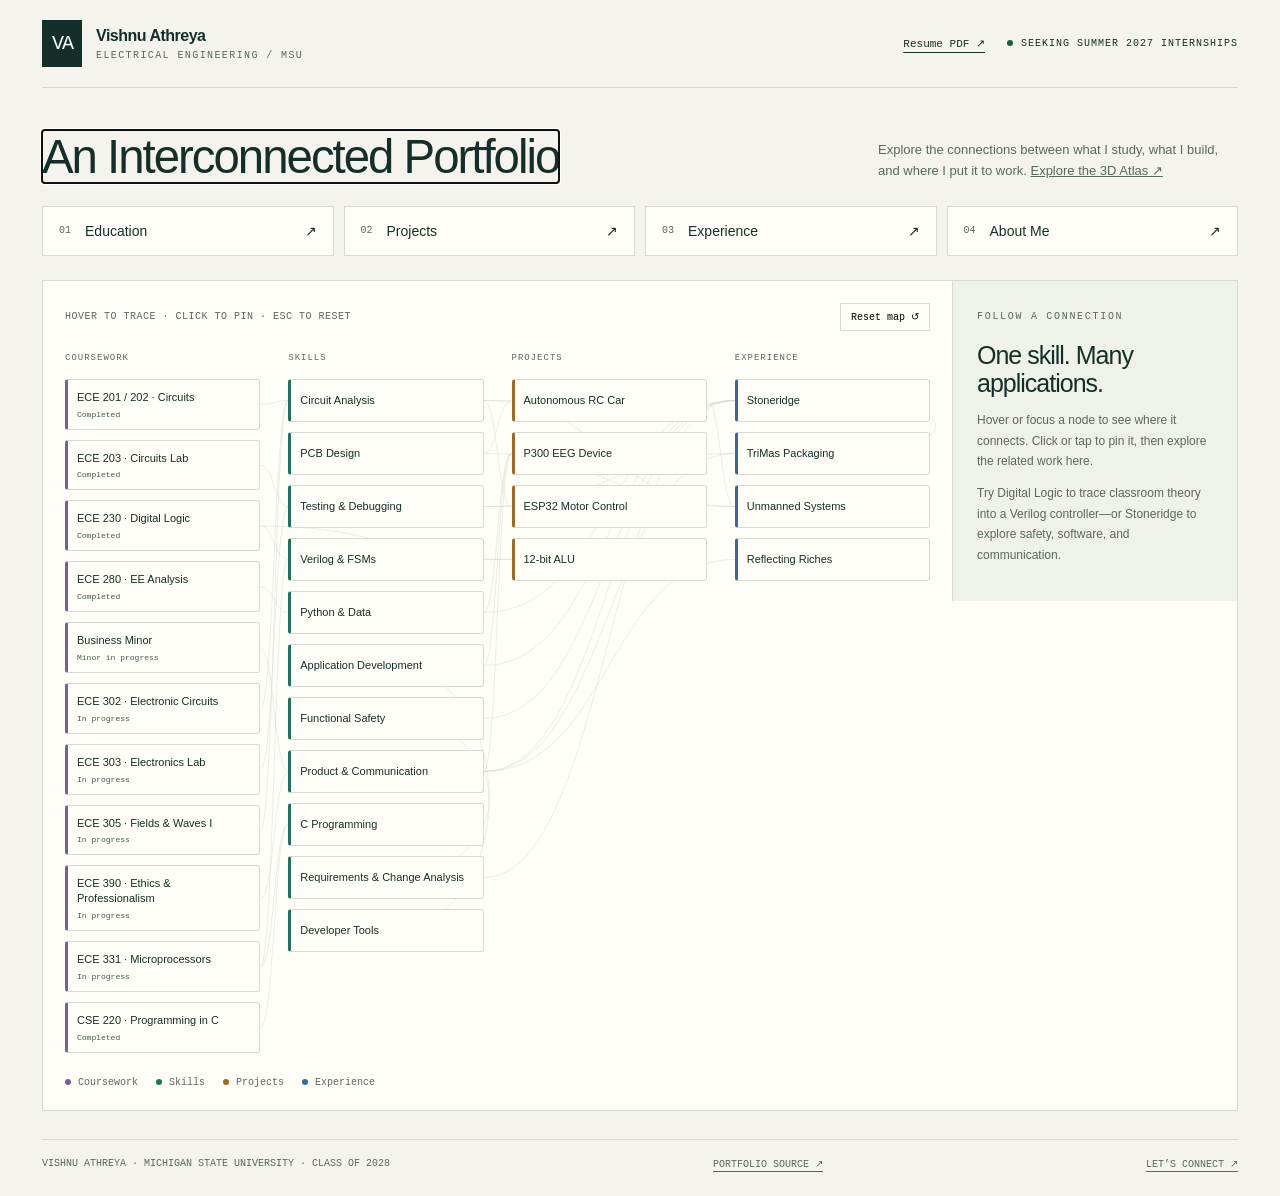
==== map.html @ 704c864b "Add interactive 3D engineering atlas and preserve classic map" ====
<!DOCTYPE html><html lang="en"><head><meta charset="utf-8"><meta name="viewport" content="width=device-width,initial-scale=1"><meta name="description" content="Vishnu Athreya's electrical engineering portfolio: functional safety, hardware requirements, PCB design, ESP32 motor control, and AI-enabled engineering tools."><meta name="color-scheme" content="light dark"><title>Vishnu Athreya — Classic Map</title><style>
:root{--bg:#f4f3ed;--paper:#fffef9;--ink:#142f29;--muted:#596861;--line:#d4dbd2;--green:#186149;--course:#7b5d98;--skill:#1c745e;--project:#a46822;--experience:#38699a;--hover:#ecf2e9;--ring:#aac3af;--panel:#eff2e9;--rule:#d0d9cc;--body:#43544a;--proof:#e8eee3;--done-bg:#e9efe5;--ongoing:#755019;--ongoing-bg:#f3ead8;--on-ink:#fffef9;--on-ink-muted:#bdcec4;--wire:#c2cec4;--focus:#a46822}
@media (prefers-color-scheme:dark){:root:not([data-theme="light"]){--bg:#0f1a17;--paper:#15221e;--ink:#e4ece6;--muted:#9aaba2;--line:#2b3a34;--green:#5fbf95;--course:#b59ad0;--skill:#5cc4a6;--project:#d99a4e;--experience:#7aa7d6;--hover:#1d2e28;--ring:#3c5a4c;--panel:#18261f;--rule:#2e3f37;--body:#bccac2;--proof:#1a2923;--done-bg:#1c3129;--ongoing:#e2b36f;--ongoing-bg:#33291a;--on-ink:#0f1a17;--on-ink-muted:#3c5a4c;--wire:#3a4c44;--focus:#d99a4e;color-scheme:dark}}
:root[data-theme="dark"]{--bg:#0f1a17;--paper:#15221e;--ink:#e4ece6;--muted:#9aaba2;--line:#2b3a34;--green:#5fbf95;--course:#b59ad0;--skill:#5cc4a6;--project:#d99a4e;--experience:#7aa7d6;--hover:#1d2e28;--ring:#3c5a4c;--panel:#18261f;--rule:#2e3f37;--body:#bccac2;--proof:#1a2923;--done-bg:#1c3129;--ongoing:#e2b36f;--ongoing-bg:#33291a;--on-ink:#0f1a17;--on-ink-muted:#3c5a4c;--wire:#3a4c44;--focus:#d99a4e;color-scheme:dark}
body{font-family:Arial,Helvetica,sans-serif;color:var(--ink);background:var(--bg)}*{box-sizing:border-box}body{margin:0}a{color:inherit}button{font:inherit}button,a{-webkit-tap-highlight-color:transparent}button:focus-visible,a:focus-visible,summary:focus-visible{outline:3px solid var(--focus);outline-offset:4px}[hidden]{display:none!important}.shell{max-width:1500px;margin:auto;padding:0 42px}.masthead{height:88px;display:flex;justify-content:space-between;align-items:center;border-bottom:1px solid var(--line);gap:20px}.brand{text-decoration:none;display:flex;gap:14px;align-items:center}.monogram{background:var(--ink);color:var(--paper);padding:12px 10px;font-family:monospace;letter-spacing:-2px;font-size:20px}.brand strong{font-size:16px;letter-spacing:-.5px}.brand small{display:block;font:10px monospace;letter-spacing:1.4px;margin-top:5px;color:var(--muted)}.status{font:10px monospace;letter-spacing:1px}.status:before{content:'';display:inline-block;width:6px;height:6px;background:var(--green);border-radius:50%;margin-right:8px}.intro{display:flex;align-items:end;justify-content:space-between;gap:24px;padding:32px 0 24px}.eyebrow{font:10px monospace;letter-spacing:1.7px;text-transform:uppercase;color:var(--muted)}h1{font-size:clamp(30px,3.7vw,52px);font-weight:500;letter-spacing:-2px;line-height:1.05;margin:12px 0 0}.intro p{max-width:360px;font-size:13px;line-height:1.65;color:var(--muted);margin:0}.route-nav{display:grid;grid-template-columns:repeat(4,1fr);gap:10px;margin-bottom:24px}.route-nav a{text-decoration:none;border:1px solid var(--line);padding:16px;display:flex;align-items:center;gap:14px;background:var(--paper);font-size:14px}.route-nav small{font:10px monospace;color:var(--muted)}.route-nav b{font-weight:500}.route-nav span{margin-left:auto}.route-nav a:hover,.route-nav a[aria-current=page]{background:var(--ink);color:var(--on-ink)}.route-nav a[aria-current=page] small{color:var(--on-ink-muted)}.map-layout{display:grid;grid-template-columns:minmax(0,1fr) 285px;border:1px solid var(--line);background:var(--paper);margin-bottom:28px}.map-section{min-width:0;padding:22px}.map-toolbar{display:flex;justify-content:space-between;align-items:center;gap:10px;margin-bottom:22px}.map-toolbar p{font:10px monospace;margin:0;letter-spacing:.5px;color:var(--muted)}.reset{background:none;border:1px solid var(--line);padding:7px 10px;font:10px monospace;cursor:pointer}.network{position:relative;display:grid;grid-template-columns:repeat(4,minmax(0,1fr));gap:28px;min-height:488px}.wires{position:absolute;inset:0;width:100%;height:100%;pointer-events:none;overflow:visible}.wire{stroke:var(--wire);stroke-width:1;fill:none;opacity:.35;transition:opacity .15s}.wire.active{stroke:var(--green);stroke-width:2;opacity:.9}.wire.faded{opacity:.045}.column{display:flex;flex-direction:column;justify-content:center;gap:10px;z-index:1;min-width:0;position:relative;padding-top:26px}.col-title{position:absolute;top:0;left:0;font:9px monospace;letter-spacing:1px;text-transform:uppercase;color:var(--muted)}.node{width:100%;min-height:43px;padding:10px 9px;text-align:left;font-size:11px;line-height:1.35;border:1px solid var(--line);border-left:3px solid var(--node-color);border-radius:3px;background:var(--paper);color:var(--ink);cursor:pointer;transition:opacity .15s,box-shadow .15s,background .15s}.node:hover,.node.active{box-shadow:0 0 0 1px var(--node-color);background:var(--hover)}.node.selected{background:var(--ink);color:var(--on-ink);border-color:var(--ink);box-shadow:0 0 0 2px var(--ring)}.node.dim{opacity:.24}.inspector{border-left:1px solid var(--line);padding:24px;background:var(--panel);max-height:620px;overflow:auto}.inspector h2{font-size:25px;font-weight:500;letter-spacing:-1px;line-height:1.15;margin:18px 0 12px}.inspector p{font-size:12px;line-height:1.7;color:var(--muted)}.connection-list{list-style:none;padding:0;margin:16px 0}.connection-list li{padding:12px 0;border-top:1px solid var(--rule)}.connection-list button{border:0;padding:0;background:none;text-align:left;color:var(--ink);font-size:12px;font-weight:600;cursor:pointer;text-decoration:underline;text-underline-offset:3px}.connection-list small{display:block;font-size:11px;line-height:1.6;color:var(--muted);margin-top:6px}.detail-link{display:inline-block;font:11px monospace;text-underline-offset:5px;margin:8px 0}.legend{display:flex;flex-wrap:wrap;gap:18px;font:10px monospace;color:var(--muted);margin-top:24px}.legend span:before{content:'';display:inline-block;width:6px;height:6px;background:var(--dot);margin-right:7px;border-radius:50%}.page{max-width:1060px;margin:0 auto;padding:28px 0 60px}.back{font:11px monospace;text-decoration:none;color:var(--muted)}.page h1{margin:28px 0 18px}.lede{font-size:17px;line-height:1.7;color:var(--muted);max-width:720px;margin-bottom:34px}.entry,.story,.edu-block,details{display:block;border:1px solid var(--line);background:var(--paper);padding:28px;margin:18px 0;text-decoration:none}.entry-head{display:flex;justify-content:space-between;gap:16px;flex-wrap:wrap}.entry-title{font-size:21px;font-weight:600;letter-spacing:-.5px}.entry-date{font:11px monospace;color:var(--muted)}.entry-sub{font-size:13px;color:var(--muted);margin:10px 0 20px}.spec-list{padding-left:20px;color:var(--body);font-size:14px;line-height:1.8}.spec-list li+li{margin-top:10px}.proof-grid{display:grid;grid-template-columns:repeat(4,1fr);border:1px solid var(--line);margin:28px 0}.proof{padding:20px;background:var(--proof)}.proof+.proof{border-left:1px solid var(--line)}.proof strong{display:block;font:600 20px monospace;margin:16px 0}.proof span{font-size:12px;line-height:1.6}.proof .proof-label{font:9px monospace;text-transform:uppercase;letter-spacing:.8px}.detail-section{margin:24px 0}.detail-section p,.story p{font-size:15px;line-height:1.8;color:var(--body)}.detail-section h3{font:12px monospace}.edu-stats{display:flex;gap:30px;margin-top:22px}.edu-stat .k{font:10px monospace;color:var(--muted)}.edu-stat .v{font-size:24px;margin-top:8px}.coursework{font-size:14px;line-height:1.9;color:var(--muted)}.story-grid{display:grid;grid-template-columns:1fr 1fr;gap:18px}.story-grid .story{margin:0}.story h2{font-size:26px;font-weight:500;letter-spacing:-.8px}.course-list{display:grid;grid-template-columns:1fr 1fr;gap:12px;margin-top:24px}.course-card{padding:20px;border:1px solid var(--line);background:var(--paper)}.course-card h2{font-size:17px}.course-card p{font-size:13px;line-height:1.7;color:var(--muted)}.course-card a{font:11px monospace}summary{cursor:pointer;font-size:15px}footer{border-top:1px solid var(--line);padding:18px 0 28px;display:flex;justify-content:space-between;gap:12px;flex-wrap:wrap;font:10px monospace;color:var(--muted)}footer a{text-underline-offset:4px}.skip{position:fixed;top:-80px;background:var(--paper);padding:12px;z-index:20}.skip:focus{top:5px}.sr-only{position:absolute;width:1px;height:1px;padding:0;margin:-1px;overflow:hidden;clip:rect(0,0,0,0);white-space:nowrap;border:0}
@media(min-width:1500px){.network{min-height:530px}.node{font-size:12px}}
@media(max-width:1100px){.shell{padding:0 24px}.map-layout{grid-template-columns:1fr}.inspector{border-left:0;border-top:1px solid var(--line);max-height:none}.connection-list{display:grid;grid-template-columns:1fr 1fr;gap:0 22px}.network{min-height:510px}.proof-grid{grid-template-columns:1fr 1fr}.proof:nth-child(3){border-left:0}.proof:nth-child(n+3){border-top:1px solid var(--line)}}
@media(max-width:600px){.shell{padding:0 16px}.masthead{height:76px}.status{display:none}.intro{display:block;padding:26px 0 20px}.intro p{margin-top:16px}.route-nav{grid-template-columns:1fr 1fr;gap:8px}.route-nav a{padding:13px}.map-section{padding:14px}.network{grid-template-columns:1fr 1fr;gap:26px 20px}.column{justify-content:start;padding-top:24px}.node{min-height:46px}.map-toolbar p{max-width:175px;line-height:1.6}.connection-list{display:block}.legend{gap:12px}.inspector{padding:22px}.story-grid,.course-list{grid-template-columns:1fr}.proof-grid{grid-template-columns:1fr}.proof+.proof{border-left:0;border-top:1px solid var(--line)}.entry,.story,.edu-block,details{padding:22px}.entry-title{font-size:19px}.brand strong{font-size:15px}}
@media(prefers-reduced-motion:reduce){*{transition:none!important;scroll-behavior:auto!important}}
@media print{.route-nav,.map-toolbar,footer,.back{display:none}.shell{padding:0}.entry,.story{break-inside:avoid}.map-layout{display:block}.inspector{max-height:none}}
.course-heading{margin:38px 0 16px;font-size:23px;font-weight:500;letter-spacing:-.5px}.course-heading>span{display:block;margin-top:8px;font:11px monospace;color:var(--muted)}.course-card h3{font-size:17px;line-height:1.45;margin:12px 0}.course-status{display:inline-block;font:10px monospace;color:var(--green);background:var(--done-bg);padding:6px 9px;margin-right:12px}.course-status.ongoing{color:var(--ongoing);background:var(--ongoing-bg)}.course-card a{display:inline-block;margin-top:10px}.node-status{display:block;font:8px monospace;margin-top:5px;opacity:.8}.column{justify-content:flex-start}.inspector{position:sticky;top:0;align-self:start}@media(max-width:1100px){.inspector{position:static}}

.header-actions{display:flex;align-items:center;gap:22px}.resume-link{font:11px monospace;text-underline-offset:5px;white-space:nowrap}.toolkit{display:flex;flex-wrap:wrap;gap:10px;list-style:none;padding:0;margin:20px 0 0}.toolkit li{padding:9px 12px;border:1px solid var(--line);font:12px monospace}.role-history{display:block;margin-top:8px;color:var(--muted)}
@media(max-width:600px){.header-actions{gap:10px}.resume-link{font-size:10px}}
</style></head><body>
<a class="skip" href="#home">Skip to main content</a><div class="shell"><header class="masthead"><a class="brand" href="#home"><span class="monogram">VA</span><span><strong>Vishnu Athreya</strong><small>ELECTRICAL ENGINEERING / MSU</small></span></a><div class="header-actions"><a class="resume-link" href="assets/Vishnu_Athreya_Resume.pdf" target="_blank" rel="noopener noreferrer">Resume PDF ↗</a><span class="status">SEEKING SUMMER 2027 INTERNSHIPS</span></div></header><div class="intro" id="home-intro"><div><h1>An Interconnected Portfolio</h1></div><p>Explore the connections between what I study, what I build, and where I put it to work. <a href="index.html">Explore the 3D Atlas ↗</a></p></div><nav class="route-nav" aria-label="Portfolio pages"><a href="#education"><small>01</small><b>Education</b><span>↗</span></a><a href="#projects"><small>02</small><b>Projects</b><span>↗</span></a><a href="#internships"><small>03</small><b>Experience</b><span>↗</span></a><a href="#about"><small>04</small><b>About Me</b><span>↗</span></a></nav><main id="content">
<section id="home" class="screen" aria-label="Interactive portfolio map"><div class="map-layout"><div class="map-section"><div class="map-toolbar"><p>HOVER TO TRACE · CLICK TO PIN · ESC TO RESET</p><button class="reset" id="reset" type="button">Reset map ↺</button></div><div class="network" id="network"><svg class="wires" id="wires" aria-hidden="true"></svg></div><div class="legend"><span style="--dot:var(--course)">Coursework</span><span style="--dot:var(--skill)">Skills</span><span style="--dot:var(--project)">Projects</span><span style="--dot:var(--experience)">Experience</span></div></div><aside class="inspector" id="inspector" aria-label="Connection details"></aside></div><span id="announcement" class="sr-only" aria-live="polite"></span></section>
<section id="education" class="screen page" hidden><a class="back" href="#home">← Back to the map</a><h1>Education</h1><p class="lede">The foundations behind my engineering work.</p><div class="edu-block">
<div class="edu-main">
<div class="entry-title">Michigan State University</div>
<div class="entry-sub">B.S. Electrical Engineering — Smart Devices &amp; Robotics concentration · Business minor</div>
</div>
<div class="edu-stats">
<div class="edu-stat"><div class="k">GPA</div><div class="v">3.7</div></div>
<div class="edu-stat"><div class="k">Grad.</div><div class="v">2028</div></div>
</div>
</div><h2 class="course-heading">In progress <span>Fall 2026 · 13 credits</span></h2><div class="course-list"><article class="course-card"><span class="eyebrow">ECE 302 · 3 credits</span><h3>Electronic Circuits</h3><span class="course-status ongoing">In progress</span><a href="#home/electronic">Explore connections ↗</a></article><article class="course-card"><span class="eyebrow">ECE 303 · 1 credit</span><h3>Electronics Laboratory</h3><span class="course-status ongoing">In progress</span><a href="#home/electronicslab">Explore connections ↗</a></article><article class="course-card"><span class="eyebrow">ECE 305 · 4 credits</span><h3>Electromagnetic Fields &amp; Waves I</h3><span class="course-status ongoing">In progress</span><a href="#home/fields">Explore connections ↗</a></article><article class="course-card"><span class="eyebrow">ECE 390 · 1 credit</span><h3>Ethics, Professionalism and Contemporary Issues</h3><span class="course-status ongoing">In progress</span><a href="#home/ethics">Explore connections ↗</a></article><article class="course-card"><span class="eyebrow">ECE 331 · 4 credits</span><h3>Microprocessors &amp; Digital Systems</h3><span class="course-status ongoing">In progress</span><a href="#home/micro">Explore connections ↗</a></article></div><h2 class="course-heading">Completed electrical engineering coursework</h2><div class="course-list"><article class="course-card"><span class="eyebrow">ECE 201</span><h3>Circuits and Systems I</h3><span class="course-status">Completed</span></article><article class="course-card"><span class="eyebrow">ECE 202</span><h3>Circuits and Systems II</h3><span class="course-status">Completed</span></article><article class="course-card"><span class="eyebrow">ECE 203</span><h3>Electric Circuits and Systems Laboratory</h3><span class="course-status">Completed</span></article><article class="course-card"><span class="eyebrow">ECE 230</span><h3>Digital Logic Fundamentals</h3><span class="course-status">Completed</span></article><article class="course-card"><span class="eyebrow">ECE 280</span><h3>Electrical Engineering Analysis</h3><span class="course-status">Completed</span></article></div><h2 class="course-heading">Completed college foundations</h2><div class="course-list"><article class="course-card"><span class="eyebrow">CEM 141</span><h3>General Chemistry</h3><span class="course-status">Completed</span></article><article class="course-card"><span class="eyebrow">EGR 100</span><h3>Introduction to Engineering Design</h3><span class="course-status">Completed</span></article><article class="course-card"><span class="eyebrow">CSE 220</span><h3>Programming in C</h3><span class="course-status">Completed</span></article><article class="course-card"><span class="eyebrow">MTH 132</span><h3>Calculus I</h3><span class="course-status">Completed</span></article><article class="course-card"><span class="eyebrow">MTH 133</span><h3>Calculus II</h3><span class="course-status">Completed</span></article><article class="course-card"><span class="eyebrow">MTH 234</span><h3>Multivariable Calculus</h3><span class="course-status">Completed</span></article><article class="course-card"><span class="eyebrow">MTH 235</span><h3>Differential Equations</h3><span class="course-status">Completed</span></article><article class="course-card"><span class="eyebrow">PHY 183</span><h3>Physics for Scientists &amp; Engineers I</h3><span class="course-status">Completed</span></article><article class="course-card"><span class="eyebrow">PHY 184</span><h3>Physics for Scientists &amp; Engineers II</h3><span class="course-status">Completed</span></article></div><h2 class="course-heading">Completed university requirements</h2><article class="story"><ul class="spec-list"><li>Writing, Rhetoric and American Cultures (WRA)</li><li>Integrative Studies in Arts and Humanities (IAH)</li><li>Integrative Studies in Social Science (ISS)</li><li>Bioscience requirement</li></ul></article></section>
<section id="projects" class="screen page" hidden><a class="back" href="#home">← Back to the map</a><h1>Projects</h1><p class="lede">From circuit layouts to motor control and assistive communication—building, testing, and learning through hardware and software.</p><div class="entry">
<div class="entry-head">
<span class="entry-title">Electrical Design Lead + Testing Team Member</span>
<span class="entry-date">Nov 2025 – present</span>
</div>
<div class="entry-sub">Autonomous RC Car (KiCad 9) — East Lansing, MI</div>
<ul class="spec-list">
<li>Designed a KiCad 9 power-distribution PCB (Raspberry Pi 5, dual L298N motor drivers, LiDAR), leading schematic capture, layout, and connector integration end-to-end for a four-motor differential-drive platform.</li>
<li>Designed separate motor and logic ground zones joined through a net tie, with bulk and decoupling capacitance to address motor transients and return-current routing.</li>
<li>Improved manufacturability by setting trace width/clearance rules, verifying thermal reliefs, clearing DRC errors, and generating/reviewing Gerbers with edge-clearance checks and mounting holes for chassis fit.</li>
</ul>
</div><div class="entry">
<div class="entry-head">
<span class="entry-title">P300 EEG Communication Device</span>
<span class="entry-date">In progress</span>
</div>
<div class="entry-sub">Assistive brain-computer interface</div>
<ul class="spec-list">
<li>Researching a P300 attention-based BCI paradigm suited to late-stage ALS communication needs.</li>
<li>Working with the BNCI Horizon 2020 (008-2014) dataset — real ALS-patient EEG recordings, 8 subjects, 8 channels at 256 Hz — building a within-dataset LDA baseline classifier.</li>
<li>Running the analysis pipeline inside an isolated Docker environment.</li>
<li>Designed and bench-tested a companion wearable energy harvester (EM coil + thermoelectric generator + BQ25570 power management + supercapacitor), confirming usable output from body heat alone.</li>
<li>Weighing product and business considerations alongside the engineering — cost, manufacturability, and a realistic path to real-world adoption — informed by the Business minor coursework.</li>
</ul>
</div><div class="entry"><div class="entry-head"><span class="entry-title">ESP32 Stepper Motor Control</span><span class="entry-date">September 2026 · Bench tested</span></div><div class="entry-sub">Embedded hardware &amp; motor control</div><ul class="spec-list"><li>Wired and tested an ESP32-based stepper motor setup using a buck converter to provide a 5 V supply and a shared ground reference.</li><li>Implemented keyboard arrow-key controls for rotation direction and speed adjustments, enabling interactive control of the stepper motor from the computer.</li><li>Worked through serial-port setup, power wiring, and firmware bring-up to achieve a working hardware demonstration.</li></ul></div><div class="entry"><div class="entry-head"><span class="entry-title">12-bit Carry Lookahead ALU &amp; Controller</span><span class="entry-date">Spring 2026 · Course project</span></div><div class="entry-sub">Verilog · ECE 230 Digital Logic Fundamentals</div><ul class="spec-list"><li>Designed a 12-bit carry lookahead adder/subtractor using two 6-bit stages, with two’s-complement subtraction.</li><li>Integrated arithmetic logic with a finite-state controller for an alien cash register design and verified signed addition and subtraction cases.</li></ul></div><h2>Team &amp; entrepreneurial work</h2><article class="entry nav-card">
<div class="entry-head">
<span class="entry-title">Hardware Engineer</span>
<span class="entry-date">Aug 2025 – present</span>
</div>
<div class="entry-sub">Unmanned Systems — Competitive Drone Flying Team, East Lansing, MI</div>
<ul class="spec-list">
<li>Researching RF circuit design concepts (filters, amplifiers, bandwidth, noise, impedance matching) and consolidating findings to inform front-end design, simulation, and component-selection decisions.</li>
<li>Completed Altium Education PCB Design coursework, applying schematic capture, constraints, routing, and documentation practices to produce review-ready PCB layouts for competition drone hardware.</li>
</ul>

</article><article class="entry nav-card">
<div class="entry-head">
<span class="entry-title">Co-Founder / Owner</span>
<span class="entry-date">Nov 2023 – May 2025</span>
</div>
<div class="entry-sub">Reflecting Riches LLC — Troy, MI</div>
<ul class="spec-list">
<li>Built a motivation journal blending Kaizen (daily micro-improvement) and Ikigai (purpose) frameworks into actionable prompts and structured flows guiding users from reflection to habit execution.</li>
<li>Launched and ran a Shopify storefront, optimizing UI, product pages, and checkout flow to improve conversion across mobile and desktop.</li>
<li>Produced organic social content and managed daily operations — fulfillment, inventory, customer support — tracking engagement and sales metrics weekly to refine strategy.</li>
</ul>

</article></section>
<section id="internships" class="screen page" hidden><a class="back" href="#home">← Back to the map</a><h1>Experience</h1><p class="lede">Functional safety, hardware requirements, engineering change analysis, and automation improvements across automotive systems and manufacturing.</p><div aria-label="Engineering impact highlights" class="proof-grid">
<div class="proof"><span class="proof-label">Stoneridge · Standards comparison</span><strong>83% less time</strong><span>Led development and deployment of a Copilot compliance assistant integrating engineering standards and enterprise knowledge.</span></div>
<div class="proof"><span class="proof-label">Stoneridge · Document retrieval</span><strong>75% fewer searches</strong><span>Reduced manual documentation searches with the same AI-enabled compliance workflow.</span></div>
<div class="proof"><span class="proof-label">TriMas · Quality improvement</span><strong>50% fewer rejects</strong><span>Diagnosed false suction rejects, standardized pushdown distance, and updated HMI/PLC logic.</span></div>
<div class="proof"><span class="proof-label">TriMas · Training workflows</span><strong>80% less documentation</strong><span>Rebuilt SOPs and onboarding guides across 4 production lines and 12 machines using Lean/Kaizen.</span></div>
</div><article class="entry nav-card">
<div class="entry-head">
<span class="entry-title">Functional Safety Engineer (Part-Time)</span>
<span class="entry-date">May 2026 – present</span>
</div>
<div class="entry-sub">Stoneridge Electronics — Novi, MI<span class="role-history">Previously: Functional Safety Engineering Intern</span></div>
<ul class="spec-list">
<li>Developed ISO 26262 Item Definitions, Hazard Analysis and Risk Assessments (HARA), and Safety Goals for the MirrorEye Camera Monitoring System, providing inputs for safety requirements and the Functional Safety Concept.</li>
<li>Led a Copilot-powered compliance assistant from development to deployment, integrating standards and enterprise knowledge to cut standards comparison time by 83% and manual documentation searches by 75%.</li>
<li>Translated system, functional, and safety requirements into Hardware Requirements Specifications (HwRS), improving hardware requirement quality, consistency, and traceability.</li>
<li>Assessed customer-driven product, software, and UI changes by tracing requirements, interfaces, verification activities, and safety artifacts to identify downstream engineering impacts.</li>
<li>Modeled system boundaries and dependencies, maintained traceability across hazards and safety artifacts, and standardized reusable documentation templates with multidisciplinary engineering teams.</li>
</ul>

</article><article class="entry nav-card">
<div class="entry-head">
<span class="entry-title">Process / Automation Intern</span>
<span class="entry-date">Jun – Aug 2025</span>
</div>
<div class="entry-sub">TriMas Packaging — New Albany, OH</div>
<ul class="spec-list">
<li>Standardized training workflows across 4 production lines and 12 machines with process engineers using Lean/Kaizen, rebuilding SOP and onboarding guides and cutting documentation volume by 80%.</li>
<li>Reduced false suction rejects on a testing machine by analyzing station data and standardizing assembly-to-test pushdown distance, then updating HMI/PLC logic — cutting net rejects by 50%.</li>
<li>Logged two months of ATS OEE data across all three shifts, tracking reject metrics and anomaly causes to support engine-run troubleshooting.</li>
<li>Ran root-cause analysis and troubleshooting on NPD trials for highly automated machinery to improve in-house production capability.</li>
</ul>

</article><details><summary>Stoneridge · Read the full story</summary><section class="detail-section">
<h3>The main project</h3>
<p>I began as a Functional Safety Engineering Intern and continued as a part-time Functional Safety Engineer. My work on the MirrorEye Camera Monitoring System spans ISO 26262 concept and requirements activities: Item Definitions, HARA, Safety Goals, Functional Safety Concept inputs, and traceability between hazards, requirements, system elements, and safety artifacts.</p>
</section><section class="detail-section"><h3>Requirements and engineering changes</h3>
<p>In the part-time role, I took on hardware requirements development and customer-driven change assessments. I translated system, functional, and safety objectives into HwRS documentation, then traced proposed product, software, and UI changes through requirements, interfaces, verification activities, and historical engineering records. This analysis helped teams understand the scope and downstream safety and compliance impacts of requested changes.</p>
</section><section class="detail-section">
<h3>Improving the process</h3>
<p>Working inside that documentation process, I kept running into the same friction: functional safety engineers spend a lot of time manually cross-referencing legacy HARAs, safety cases, and standards language (ISO 26262, ISO/SAE 21434) every time a new package needs to get written. So I self-initiated an internal AI Compliance Tool — a Dockerized Flask backend with a React frontend — to speed that up. Early versions handled LLM generation directly inside Flask, with a dual-provider abstraction layer (Anthropic and Azure OpenAI) so the tool wasn't locked to a single vendor, a CSV export path for medini analyze, and a guardrail that checks ASIL/CAL tagging for internal consistency before anything gets exported.</p>
<p>The architecture then went through a significant change: I migrated LLM generation out of Flask entirely and into Microsoft Copilot Studio, so generation happens inside the same conversational orchestration layer the rest of the org already uses. Flask was refactored into a purely deterministic validation and rendering service — schema validation and DOCX rendering run separately from the generation workflow.</p>
</section><section class="detail-section">
<h3>Why the split matters</h3>
<p>Separating "generation" from "validation and rendering" isn't just a refactor for its own sake — in a compliance-critical pipeline, you want the creative/generative part of the system isolated from the part that has to be deterministic and auditable. Copilot Studio handles the open-ended language work; Flask's only job now is to check that what comes back is structurally valid and to render it into a document, nothing more.</p>
</section></details><details><summary>TriMas · Read the full story</summary><section class="detail-section">
<h3>Standardizing across the floor</h3>
<p>Working alongside process engineers, I applied Lean/Kaizen methods to standardize training workflows across 4 production lines and 12 machines. That meant rebuilding SOP and onboarding guides from the ground up rather than patching what existed — the end result cut documentation volume by 80% while making training more consistent line to line.</p>
</section><section class="detail-section">
<h3>Chasing down false rejects</h3>
<p>One testing machine was throwing false suction rejects at a rate that was eating into throughput. I gathered station data, pulled parts for sampling, and traced the issue to assembly-to-test pushdown distance that wasn't standardized across the line. Once that was fixed and the HMI/PLC logic was updated to reflect it, net rejects dropped by 50%.</p>
</section><section class="detail-section">
<h3>Data across the shifts</h3>
<p>I logged two months of ATS OEE (Overall Equipment Effectiveness) data across all three production shifts, tracking reject metrics and the causes behind anomalies to support engine-run troubleshooting — the kind of unglamorous data work that makes the root-cause conversations later actually go somewhere.</p>
</section><section class="detail-section">
<h3>NPD trials</h3>
<p>I also ran root-cause analysis and troubleshooting on New Product Development (NPD) trials for highly automated machinery, working to improve in-house production capability as new lines were brought up.</p>
</section></details></section>
<section id="about" class="screen page" hidden><a class="back" href="#home">← Back to the map</a><h1>About Me</h1><p class="lede">An electrical engineering student with experience living in Mexico and India, an interest in business, and a hands-on approach to learning.</p><div class="story-grid"><article class="story"><span class="eyebrow">Across cultures</span><h2>Mexico &amp; India</h2><p>Living abroad in Mexico and India is part of the perspective I bring to engineering and teamwork. My background reaches beyond one place, and I value learning how other people approach a problem.</p></article><article class="story"><span class="eyebrow">Across disciplines</span><h2>Engineering &amp; business</h2><p>I want to connect technical decisions with the people and businesses they affect. Alongside my electrical engineering degree, I’m pursuing a Business minor and exploring questions of cost, usability, and manufacturability in my projects.</p></article><article class="story"><span class="eyebrow">Communication</span><h2>Make the work usable</h2><p>At TriMas, I helped standardize training and SOPs across four production lines and twelve machines. At Stoneridge, I develop safety work products and hardware requirements, assess engineering changes, and build tooling around compliance workflows. Both experiences connect technical work with clear, usable information.</p></article><article class="story"><span class="eyebrow">Initiative &amp; ownership</span><h2>Follow an idea through</h2><p>I self-initiated an AI compliance tool at Stoneridge and co-founded Reflecting Riches, where I worked on the product, storefront, marketing, and daily operations. I enjoy taking responsibility for both an idea and the practical work that makes it useful.</p></article></div><article class="story"><span class="eyebrow">Technical toolkit</span><h2>Tools I work with</h2><p>I use Docker for isolated development environments, alongside VS Code, Codex, and Claude Code as part of my coding toolkit. My engineering workflows also include Copilot, Jira, and Confluence.</p><ul class="toolkit"><li>Docker</li><li>VS Code</li><li>Codex</li><li>Claude Code</li><li>Copilot</li><li>Jira</li><li>Confluence</li></ul><p><a href="assets/Vishnu_Athreya_Resume.pdf" target="_blank" rel="noopener noreferrer">View my one-page resume ↗</a></p></article><article class="story"><span class="eyebrow">Let’s connect</span><h2>Have something worth building?</h2><p>I’m interested in Summer 2027 opportunities in automotive electronics, functional safety, embedded systems, and PCB design.</p><p><a href="mailto:athreya3@msu.edu">athreya3@msu.edu</a> · <a href="https://www.linkedin.com/in/vishnuathreya/" target="_blank" rel="noopener noreferrer">LinkedIn ↗</a></p></article></section>
</main><footer><span>VISHNU ATHREYA · MICHIGAN STATE UNIVERSITY · CLASS OF 2028</span><a href="https://github.com/vathreya06/vathreya06.github.io" target="_blank" rel="noopener noreferrer">PORTFOLIO SOURCE ↗</a><a href="mailto:athreya3@msu.edu">LET’S CONNECT ↗</a></footer></div><noscript><p>This interactive portfolio requires JavaScript. Contact athreya3@msu.edu for more information.</p></noscript><script>
'use strict';
const nodes=[{"id": "circuits", "label": "ECE 201 / 202 · Circuits", "group": "Coursework", "desc": "Completed: ECE 201 Circuits and Systems I and ECE 202 Circuits and Systems II.", "route": "education", "status": "Completed"}, {"id": "lab", "label": "ECE 203 · Circuits Lab", "group": "Coursework", "desc": "Completed: Electric Circuits and Systems Laboratory.", "route": "education", "status": "Completed"}, {"id": "logic", "label": "ECE 230 · Digital Logic", "group": "Coursework", "desc": "Completed: Digital Logic Fundamentals. Applied Verilog and finite-state control in the 12-bit ALU project.", "route": "education", "status": "Completed"}, {"id": "analysis", "label": "ECE 280 · EE Analysis", "group": "Coursework", "desc": "Completed: Electrical Engineering Analysis, including probability and statistics.", "route": "education", "status": "Completed"}, {"id": "business", "label": "Business Minor", "group": "Coursework", "desc": "Business coursework alongside electrical engineering.", "route": "education", "status": "Minor in progress"}, {"id": "circuit", "label": "Circuit Analysis", "group": "Skills", "desc": "Applying circuit fundamentals to power, signals, and hardware decisions.", "route": "education"}, {"id": "pcb", "label": "PCB Design", "group": "Skills", "desc": "Schematic capture, layout, design rules, and manufacturing outputs in KiCad and Altium.", "route": "projects"}, {"id": "test", "label": "Testing & Debugging", "group": "Skills", "desc": "Bench bring-up, troubleshooting, and root-cause analysis.", "route": "projects"}, {"id": "verilog", "label": "Verilog & FSMs", "group": "Skills", "desc": "Digital arithmetic and state-based control.", "route": "projects"}, {"id": "python", "label": "Python & Data", "group": "Skills", "desc": "Analysis pipelines, backend development, and working with engineering data.", "route": "projects"}, {"id": "software", "label": "Application Development", "group": "Skills", "desc": "Flask, React, Docker, and Copilot Studio workflows.", "route": "internships"}, {"id": "safety", "label": "Functional Safety", "group": "Skills", "desc": "ISO 26262 Item Definitions, HARA, Safety Goals, Functional Safety Concept inputs, and traceability across safety work products.", "route": "internships"}, {"id": "product", "label": "Product & Communication", "group": "Skills", "desc": "Documentation, product thinking, and communicating work across disciplines.", "route": "about"}, {"id": "rc", "label": "Autonomous RC Car", "group": "Projects", "desc": "Led a KiCad power-distribution PCB design for a Raspberry Pi 5, dual motor drivers, and LiDAR.", "route": "projects"}, {"id": "bci", "label": "P300 EEG Device", "group": "Projects", "desc": "An ongoing assistive communication project using EEG recordings and an LDA baseline.", "route": "projects"}, {"id": "esp", "label": "ESP32 Motor Control", "group": "Projects", "desc": "Bench-tested ESP32 stepper motor control with keyboard arrow inputs for rotation direction and speed adjustments.", "route": "projects"}, {"id": "alu", "label": "12-bit ALU", "group": "Projects", "desc": "Two 6-bit carry lookahead stages, signed arithmetic, and a finite-state controller.", "route": "projects"}, {"id": "stone", "label": "Stoneridge", "group": "Experience", "desc": "Functional Safety Engineer (Part-Time), previously intern: ISO 26262, hardware requirements, engineering change analysis, and a Copilot compliance assistant.", "route": "internships"}, {"id": "trimas", "label": "TriMas Packaging", "group": "Experience", "desc": "Process and automation internship: SOPs, station data, and manufacturing troubleshooting.", "route": "internships"}, {"id": "drone", "label": "Unmanned Systems", "group": "Experience", "desc": "Student drone team: RF research and PCB design education.", "route": "projects"}, {"id": "riches", "label": "Reflecting Riches", "group": "Experience", "desc": "Co-founded and operated a journal brand, including its Shopify storefront and daily operations.", "route": "about"}, {"id": "electronic", "label": "ECE 302 · Electronic Circuits", "group": "Coursework", "desc": "In progress — Fall 2026: Electronic Circuits. 3 credits.", "route": "education", "status": "In progress"}, {"id": "electronicslab", "label": "ECE 303 · Electronics Lab", "group": "Coursework", "desc": "In progress — Fall 2026: Electronics Laboratory. 1 credit.", "route": "education", "status": "In progress"}, {"id": "fields", "label": "ECE 305 · Fields & Waves I", "group": "Coursework", "desc": "In progress — Fall 2026: Electromagnetic Fields & Waves I. 4 credits.", "route": "education", "status": "In progress"}, {"id": "ethics", "label": "ECE 390 · Ethics & Professionalism", "group": "Coursework", "desc": "In progress — Fall 2026: Ethics, Professionalism and Contemporary Issues. 1 credit.", "route": "education", "status": "In progress"}, {"id": "micro", "label": "ECE 331 · Microprocessors", "group": "Coursework", "desc": "In progress — Fall 2026: Microprocessors & Digital Systems. 4 credits.", "route": "education", "status": "In progress"}, {"id": "cprogram", "label": "CSE 220 · Programming in C", "group": "Coursework", "desc": "Completed: Programming in C.", "route": "education", "status": "Completed"}, {"id": "cskill", "label": "C Programming", "group": "Skills", "desc": "Programming foundation from CSE 220; relevant to ongoing microprocessor studies.", "route": "education"}, {"id": "requirements", "label": "Requirements & Change Analysis", "group": "Skills", "desc": "HwRS development and impact analysis across requirements, interfaces, verification activities, and safety artifacts.", "route": "internships"}, {"id": "devtools", "label": "Developer Tools", "group": "Skills", "desc": "Docker, VS Code, Codex, and Claude Code are part of my development toolkit.", "route": "about"}];
const edges=[{"a": "circuits", "b": "circuit", "why": "Circuit theory provides the foundation for analyzing power and signal behavior."}, {"a": "lab", "b": "test", "why": "Lab work develops practical measurement and troubleshooting habits."}, {"a": "logic", "b": "verilog", "why": "Digital Logic directly supported Verilog arithmetic and controller design."}, {"a": "business", "b": "product", "why": "Business coursework informs cost, product, and operating decisions."}, {"a": "circuit", "b": "rc", "why": "Applied power-distribution and grounding concepts to the RC car PCB."}, {"a": "pcb", "b": "rc", "why": "Used KiCad for schematic capture, routing, DRC, and Gerber generation."}, {"a": "test", "b": "esp", "why": "Verified board communication and worked through wiring and motor-control bring-up."}, {"a": "circuit", "b": "esp", "why": "Integrated the 5 V supply and shared ground for the motor setup."}, {"a": "verilog", "b": "alu", "why": "Implemented carry lookahead arithmetic and a finite-state controller."}, {"a": "logic", "b": "alu", "why": "Built this cash register controller as an ECE 230 course project."}, {"a": "python", "b": "bci", "why": "Developing an EEG analysis pipeline and LDA baseline."}, {"a": "software", "b": "bci", "why": "Runs the analysis pipeline inside an isolated Docker environment."}, {"a": "product", "b": "bci", "why": "Considers cost, manufacturability, and assistive communication needs."}, {"a": "safety", "b": "stone", "why": "Contributed to item definition, HARA, and concept-phase safety requirements."}, {"a": "software", "b": "stone", "why": "Built the Flask and React tool and migrated generation to Copilot Studio."}, {"a": "python", "b": "stone", "why": "Flask supports validation and document rendering for the compliance tool."}, {"a": "product", "b": "stone", "why": "Structured engineering documentation for safety workflows."}, {"a": "test", "b": "trimas", "why": "Used station data and root-cause analysis to reduce false rejects."}, {"a": "product", "b": "trimas", "why": "Standardized SOPs and training across four production lines."}, {"a": "circuit", "b": "drone", "why": "Researched filters, amplifiers, noise, bandwidth, and impedance matching."}, {"a": "pcb", "b": "drone", "why": "Completed Altium PCB design coursework for drone hardware work."}, {"a": "product", "b": "riches", "why": "Designed a journal product and managed storefront, fulfillment, and marketing."}, {"a": "rc", "b": "drone", "why": "Both involve PCB design and hardware integration; this is a shared skill connection."}, {"a": "stone", "b": "trimas", "why": "Both involved improving technical documentation and engineering processes."}, {"a": "electronic", "b": "circuit", "why": "Current coursework develops electronic circuit analysis concepts. In progress; this connection describes subject relevance, not a completed application."}, {"a": "electronicslab", "b": "test", "why": "Current lab coursework develops electronics measurement and testing skills. In progress; this connection describes subject relevance, not a completed application."}, {"a": "fields", "b": "circuit", "why": "Current coursework builds field and wave foundations relevant to electrical systems. In progress; this connection describes subject relevance, not a completed application."}, {"a": "ethics", "b": "product", "why": "Current coursework develops professional judgment and ethical communication. In progress; this connection describes subject relevance, not a completed application."}, {"a": "micro", "b": "verilog", "why": "Current coursework extends digital systems foundations toward microprocessor-based systems. In progress; this connection describes subject relevance, not a completed application."}, {"a": "cprogram", "b": "cskill", "why": "Completed CSE 220 builds C programming foundations."}, {"a": "micro", "b": "cskill", "why": "C programming is a relevant foundation for ongoing microprocessor coursework. This is a subject connection, not a completed course outcome."}, {"a": "analysis", "b": "python", "why": "Probability and statistics provide a conceptual foundation for data analysis and classification."}, {"a": "requirements", "b": "stone", "why": "Developed hardware requirements and traced customer-driven changes through engineering and safety artifacts."}, {"a": "safety", "b": "requirements", "why": "Safety objectives feed hardware requirements, traceability, and engineering change assessments."}, {"a": "devtools", "b": "software", "why": "Development tools support coding and iteration; Docker provides isolated application environments."}];
const byId=Object.fromEntries(nodes.map(n=>[n.id,n]));
const groups=['Coursework','Skills','Projects','Experience'];
const colors=['course','skill','project','experience'];
const network=document.getElementById('network'),wires=document.getElementById('wires'),inspector=document.getElementById('inspector');
let pinned=null,hovered=null,focused=null,current=null;
for(const [i,group] of groups.entries()){
 const col=document.createElement('div');col.className='column';
 const title=document.createElement('div');title.className='col-title';title.textContent=group;col.append(title);
 for(const n of nodes.filter(n=>n.group===group)){
  const b=document.createElement('button');b.type='button';b.className='node';b.dataset.node=n.id;b.textContent=n.label;if(n.status){const badge=document.createElement('small');badge.className='node-status';badge.textContent=n.status;b.append(badge);}b.style.setProperty('--node-color','var(--'+colors[i]+')');b.setAttribute('aria-pressed','false');b.setAttribute('aria-label',n.label+' — '+group+'. Show connections.');
  b.addEventListener('pointerenter',e=>{if(e.pointerType!=='touch'){hovered=n.id;render();}});
  b.addEventListener('pointerleave',()=>{hovered=null;render();});
  b.addEventListener('focus',()=>{focused=n.id;render();});
  b.addEventListener('blur',()=>{focused=null;render();});
  b.addEventListener('click',()=>{pinned=pinned===n.id?null:n.id;render();});col.append(b);
 }
 network.append(col);
}
function connected(id){return edges.filter(e=>e.a===id||e.b===id);}
function render(){
 const id=pinned||hovered||focused;current=id;
 const links=id?connected(id):[];const active=new Set(id?[id,...links.flatMap(e=>[e.a,e.b])]:[]);
 document.querySelectorAll('.node').forEach(b=>{b.classList.toggle('dim',!!id&&!active.has(b.dataset.node));b.classList.toggle('active',!!id&&active.has(b.dataset.node));b.classList.toggle('selected',b.dataset.node===pinned);b.setAttribute('aria-pressed',String(b.dataset.node===pinned));});
 wires.querySelectorAll('path').forEach(p=>{const e=edges[Number(p.dataset.edge)];const lit=!!id&&(e.a===id||e.b===id);p.classList.toggle('active',lit);p.classList.toggle('faded',!!id&&!lit);});
 const signature=(id||'none')+':'+(pinned?'pinned':'preview');if(inspector.dataset.state===signature)return;inspector.dataset.state=signature;
 inspector.replaceChildren();
 const label=document.createElement('span');label.className='eyebrow';label.textContent=id?byId[id].group+' / '+(pinned?'Pinned':'Preview'):'Follow a connection';inspector.append(label);
 const h=document.createElement('h2');h.textContent=id?byId[id].label:'One skill.\nMany applications.';inspector.append(h);
 const p=document.createElement('p');p.textContent=id?byId[id].desc:'Hover or focus a node to see where it connects. Click or tap to pin it, then explore the related work here.';inspector.append(p);
 if(!id){const note=document.createElement('p');note.textContent='Try Digital Logic to trace classroom theory into a Verilog controller—or Stoneridge to explore safety, software, and communication.';inspector.append(note);return;}
 const count=document.createElement('p');count.textContent=links.length+' direct connections';inspector.append(count);
 const ul=document.createElement('ul');ul.className='connection-list';
 for(const edge of links){const other=byId[edge.a===id?edge.b:edge.a];const li=document.createElement('li');const b=document.createElement('button');b.type='button';b.textContent=other.label+' ↗';b.onclick=()=>{pinned=other.id;render();inspector.querySelector('h2').setAttribute('tabindex','-1');inspector.querySelector('h2').focus({preventScroll:true});};const small=document.createElement('small');small.textContent=edge.why;li.append(b,small);ul.append(li);}inspector.append(ul);
 const a=document.createElement('a');a.className='detail-link';a.href='#'+byId[id].route;a.textContent='Open '+({about:'About Me',internships:'Experience',education:'Education',projects:'Projects'}[byId[id].route])+' ↗';inspector.append(a);
 document.getElementById('announcement').textContent=byId[id].label+', '+links.length+' connections'+(pinned?', pinned':'');
}
function draw(){
 if(document.getElementById('home').hidden)return;const r=network.getBoundingClientRect();if(!r.width)return;
 wires.setAttribute('viewBox','0 0 '+r.width+' '+r.height);wires.replaceChildren();
 edges.forEach((e,i)=>{const a=network.querySelector('[data-node="'+e.a+'"]'),b=network.querySelector('[data-node="'+e.b+'"]');const ra=a.getBoundingClientRect(),rb=b.getBoundingClientRect();
 const ax=ra.left-r.left+ra.width/2,ay=ra.top-r.top+ra.height/2,bx=rb.left-r.left+rb.width/2,by=rb.top-r.top+rb.height/2;
 let d;if(Math.abs(ax-bx)<5){const x=ra.right-r.left+10;d=`M ${ax} ${ay} C ${x+30} ${ay}, ${x+30} ${by}, ${bx} ${by}`;}else{const dir=bx>ax?1:-1,x1=ax+dir*ra.width/2,x2=bx-dir*rb.width/2;d=`M ${x1} ${ay} C ${(x1+x2)/2} ${ay}, ${(x1+x2)/2} ${by}, ${x2} ${by}`;}
 const path=document.createElementNS('http://www.w3.org/2000/svg','path');path.setAttribute('d',d);path.dataset.edge=i;path.classList.add('wire');wires.append(path);});render();
}
function reset(){pinned=null;hovered=null;focused=null;render();}
document.getElementById('reset').onclick=reset;
document.addEventListener('keydown',e=>{if(e.key==='Escape')reset();});
const routes=['home','education','projects','internships','about'];
function route(){const raw=location.hash.slice(1)||'home';const [requested,nodeId]=raw.split('/');const page=routes.includes(requested)?requested:'home';document.querySelectorAll('.screen').forEach(s=>s.hidden=s.id!==page);document.getElementById('home-intro').hidden=page!=='home';document.querySelector('.route-nav').style.marginTop=page==='home'?'0':'24px';document.querySelectorAll('.route-nav a').forEach(a=>{if(a.hash==='#'+page)a.setAttribute('aria-current','page');else a.removeAttribute('aria-current');});document.title='Vishnu Athreya — '+(page==='home'?'Engineering in context':page==='about'?'About Me':page==='internships'?'Experience':page[0].toUpperCase()+page.slice(1));if(page==='home'){pinned=byId[nodeId]?nodeId:null;hovered=null;focused=null;render();requestAnimationFrame(draw);}const target=page==='home'?document.querySelector('#home-intro h1'):document.querySelector('#'+page+' h1');target.setAttribute('tabindex','-1');target.focus({preventScroll:true});window.scrollTo(0,0);}
window.addEventListener('hashchange',route);new ResizeObserver(()=>requestAnimationFrame(draw)).observe(network);route();render();
</script></body></html>
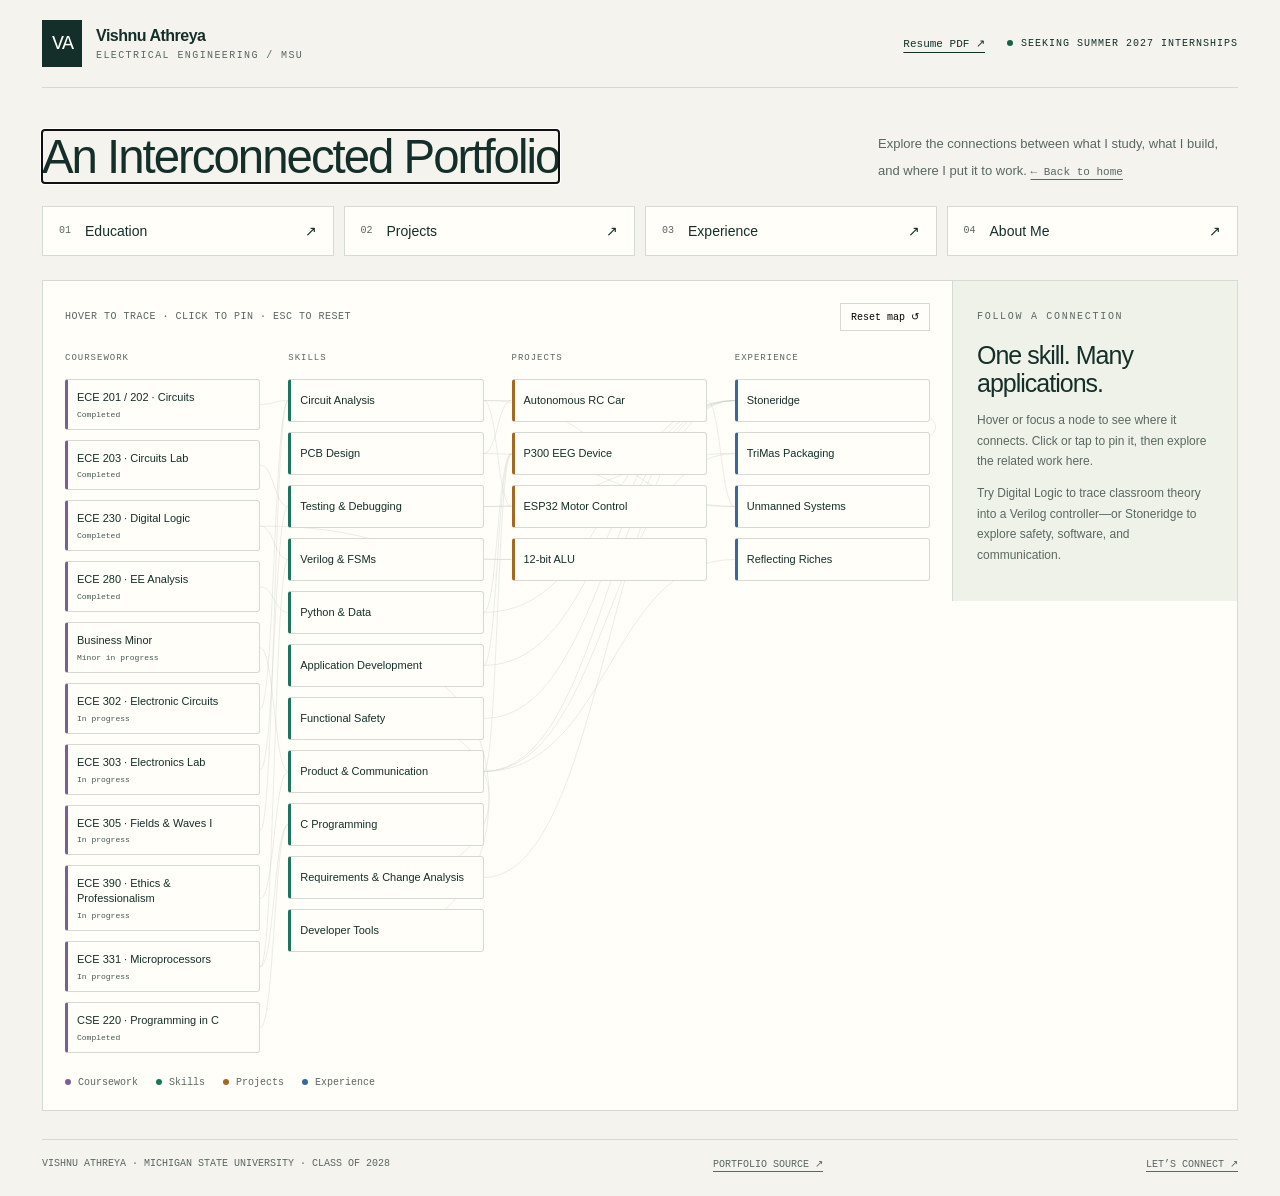
==== commit 58f43edd: "Make interactive portfolio cube the homepage gateway" ====
--- a/map.html
+++ b/map.html
@@ -12,10 +12,10 @@
 
 .header-actions{display:flex;align-items:center;gap:22px}.resume-link{font:11px monospace;text-underline-offset:5px;white-space:nowrap}.toolkit{display:flex;flex-wrap:wrap;gap:10px;list-style:none;padding:0;margin:20px 0 0}.toolkit li{padding:9px 12px;border:1px solid var(--line);font:12px monospace}.role-history{display:block;margin-top:8px;color:var(--muted)}
 @media(max-width:600px){.header-actions{gap:10px}.resume-link{font-size:10px}}
-</style></head><body>
-<a class="skip" href="#home">Skip to main content</a><div class="shell"><header class="masthead"><a class="brand" href="#home"><span class="monogram">VA</span><span><strong>Vishnu Athreya</strong><small>ELECTRICAL ENGINEERING / MSU</small></span></a><div class="header-actions"><a class="resume-link" href="assets/Vishnu_Athreya_Resume.pdf" target="_blank" rel="noopener noreferrer">Resume PDF ↗</a><span class="status">SEEKING SUMMER 2027 INTERNSHIPS</span></div></header><div class="intro" id="home-intro"><div><h1>An Interconnected Portfolio</h1></div><p>Explore the connections between what I study, what I build, and where I put it to work. <a href="index.html">Explore the 3D Atlas ↗</a></p></div><nav class="route-nav" aria-label="Portfolio pages"><a href="#education"><small>01</small><b>Education</b><span>↗</span></a><a href="#projects"><small>02</small><b>Projects</b><span>↗</span></a><a href="#internships"><small>03</small><b>Experience</b><span>↗</span></a><a href="#about"><small>04</small><b>About Me</b><span>↗</span></a></nav><main id="content">
+.map-home-link{display:inline-block;margin-top:12px;font:11px monospace;text-underline-offset:4px}</style></head><body>
+<a class="skip" href="#home">Skip to main content</a><div class="shell"><header class="masthead"><a class="brand" href="index.html#home"><span class="monogram">VA</span><span><strong>Vishnu Athreya</strong><small>ELECTRICAL ENGINEERING / MSU</small></span></a><div class="header-actions"><a class="resume-link" href="assets/Vishnu_Athreya_Resume.pdf" target="_blank" rel="noopener noreferrer">Resume PDF ↗</a><span class="status">SEEKING SUMMER 2027 INTERNSHIPS</span></div></header><div class="intro" id="home-intro"><div><h1>An Interconnected Portfolio</h1></div><p>Explore the connections between what I study, what I build, and where I put it to work. <a class="map-home-link" href="index.html#home">← Back to home</a></p></div><nav class="route-nav" aria-label="Portfolio pages"><a href="#education"><small>01</small><b>Education</b><span>↗</span></a><a href="#projects"><small>02</small><b>Projects</b><span>↗</span></a><a href="#internships"><small>03</small><b>Experience</b><span>↗</span></a><a href="index.html#about"><small>04</small><b>About Me</b><span>↗</span></a></nav><main id="content">
 <section id="home" class="screen" aria-label="Interactive portfolio map"><div class="map-layout"><div class="map-section"><div class="map-toolbar"><p>HOVER TO TRACE · CLICK TO PIN · ESC TO RESET</p><button class="reset" id="reset" type="button">Reset map ↺</button></div><div class="network" id="network"><svg class="wires" id="wires" aria-hidden="true"></svg></div><div class="legend"><span style="--dot:var(--course)">Coursework</span><span style="--dot:var(--skill)">Skills</span><span style="--dot:var(--project)">Projects</span><span style="--dot:var(--experience)">Experience</span></div></div><aside class="inspector" id="inspector" aria-label="Connection details"></aside></div><span id="announcement" class="sr-only" aria-live="polite"></span></section>
-<section id="education" class="screen page" hidden><a class="back" href="#home">← Back to the map</a><h1>Education</h1><p class="lede">The foundations behind my engineering work.</p><div class="edu-block">
+<section id="education" class="screen page" hidden><a class="back" href="index.html#home">← Back to home</a><h1>Education</h1><p class="lede">The foundations behind my engineering work.</p><div class="edu-block">
 <div class="edu-main">
 <div class="entry-title">Michigan State University</div>
 <div class="entry-sub">B.S. Electrical Engineering — Smart Devices &amp; Robotics concentration · Business minor</div>
@@ -25,7 +25,7 @@
 <div class="edu-stat"><div class="k">Grad.</div><div class="v">2028</div></div>
 </div>
 </div><h2 class="course-heading">In progress <span>Fall 2026 · 13 credits</span></h2><div class="course-list"><article class="course-card"><span class="eyebrow">ECE 302 · 3 credits</span><h3>Electronic Circuits</h3><span class="course-status ongoing">In progress</span><a href="#home/electronic">Explore connections ↗</a></article><article class="course-card"><span class="eyebrow">ECE 303 · 1 credit</span><h3>Electronics Laboratory</h3><span class="course-status ongoing">In progress</span><a href="#home/electronicslab">Explore connections ↗</a></article><article class="course-card"><span class="eyebrow">ECE 305 · 4 credits</span><h3>Electromagnetic Fields &amp; Waves I</h3><span class="course-status ongoing">In progress</span><a href="#home/fields">Explore connections ↗</a></article><article class="course-card"><span class="eyebrow">ECE 390 · 1 credit</span><h3>Ethics, Professionalism and Contemporary Issues</h3><span class="course-status ongoing">In progress</span><a href="#home/ethics">Explore connections ↗</a></article><article class="course-card"><span class="eyebrow">ECE 331 · 4 credits</span><h3>Microprocessors &amp; Digital Systems</h3><span class="course-status ongoing">In progress</span><a href="#home/micro">Explore connections ↗</a></article></div><h2 class="course-heading">Completed electrical engineering coursework</h2><div class="course-list"><article class="course-card"><span class="eyebrow">ECE 201</span><h3>Circuits and Systems I</h3><span class="course-status">Completed</span></article><article class="course-card"><span class="eyebrow">ECE 202</span><h3>Circuits and Systems II</h3><span class="course-status">Completed</span></article><article class="course-card"><span class="eyebrow">ECE 203</span><h3>Electric Circuits and Systems Laboratory</h3><span class="course-status">Completed</span></article><article class="course-card"><span class="eyebrow">ECE 230</span><h3>Digital Logic Fundamentals</h3><span class="course-status">Completed</span></article><article class="course-card"><span class="eyebrow">ECE 280</span><h3>Electrical Engineering Analysis</h3><span class="course-status">Completed</span></article></div><h2 class="course-heading">Completed college foundations</h2><div class="course-list"><article class="course-card"><span class="eyebrow">CEM 141</span><h3>General Chemistry</h3><span class="course-status">Completed</span></article><article class="course-card"><span class="eyebrow">EGR 100</span><h3>Introduction to Engineering Design</h3><span class="course-status">Completed</span></article><article class="course-card"><span class="eyebrow">CSE 220</span><h3>Programming in C</h3><span class="course-status">Completed</span></article><article class="course-card"><span class="eyebrow">MTH 132</span><h3>Calculus I</h3><span class="course-status">Completed</span></article><article class="course-card"><span class="eyebrow">MTH 133</span><h3>Calculus II</h3><span class="course-status">Completed</span></article><article class="course-card"><span class="eyebrow">MTH 234</span><h3>Multivariable Calculus</h3><span class="course-status">Completed</span></article><article class="course-card"><span class="eyebrow">MTH 235</span><h3>Differential Equations</h3><span class="course-status">Completed</span></article><article class="course-card"><span class="eyebrow">PHY 183</span><h3>Physics for Scientists &amp; Engineers I</h3><span class="course-status">Completed</span></article><article class="course-card"><span class="eyebrow">PHY 184</span><h3>Physics for Scientists &amp; Engineers II</h3><span class="course-status">Completed</span></article></div><h2 class="course-heading">Completed university requirements</h2><article class="story"><ul class="spec-list"><li>Writing, Rhetoric and American Cultures (WRA)</li><li>Integrative Studies in Arts and Humanities (IAH)</li><li>Integrative Studies in Social Science (ISS)</li><li>Bioscience requirement</li></ul></article></section>
-<section id="projects" class="screen page" hidden><a class="back" href="#home">← Back to the map</a><h1>Projects</h1><p class="lede">From circuit layouts to motor control and assistive communication—building, testing, and learning through hardware and software.</p><div class="entry">
+<section id="projects" class="screen page" hidden><a class="back" href="index.html#home">← Back to home</a><h1>Projects</h1><p class="lede">From circuit layouts to motor control and assistive communication—building, testing, and learning through hardware and software.</p><div class="entry">
 <div class="entry-head">
 <span class="entry-title">Electrical Design Lead + Testing Team Member</span>
 <span class="entry-date">Nov 2025 – present</span>
@@ -73,7 +73,7 @@
 </ul>
 
 </article></section>
-<section id="internships" class="screen page" hidden><a class="back" href="#home">← Back to the map</a><h1>Experience</h1><p class="lede">Functional safety, hardware requirements, engineering change analysis, and automation improvements across automotive systems and manufacturing.</p><div aria-label="Engineering impact highlights" class="proof-grid">
+<section id="internships" class="screen page" hidden><a class="back" href="index.html#home">← Back to home</a><h1>Experience</h1><p class="lede">Functional safety, hardware requirements, engineering change analysis, and automation improvements across automotive systems and manufacturing.</p><div aria-label="Engineering impact highlights" class="proof-grid">
 <div class="proof"><span class="proof-label">Stoneridge · Standards comparison</span><strong>83% less time</strong><span>Led development and deployment of a Copilot compliance assistant integrating engineering standards and enterprise knowledge.</span></div>
 <div class="proof"><span class="proof-label">Stoneridge · Document retrieval</span><strong>75% fewer searches</strong><span>Reduced manual documentation searches with the same AI-enabled compliance workflow.</span></div>
 <div class="proof"><span class="proof-label">TriMas · Quality improvement</span><strong>50% fewer rejects</strong><span>Diagnosed false suction rejects, standardized pushdown distance, and updated HMI/PLC logic.</span></div>
@@ -130,7 +130,7 @@
 <h3>NPD trials</h3>
 <p>I also ran root-cause analysis and troubleshooting on New Product Development (NPD) trials for highly automated machinery, working to improve in-house production capability as new lines were brought up.</p>
 </section></details></section>
-<section id="about" class="screen page" hidden><a class="back" href="#home">← Back to the map</a><h1>About Me</h1><p class="lede">An electrical engineering student with experience living in Mexico and India, an interest in business, and a hands-on approach to learning.</p><div class="story-grid"><article class="story"><span class="eyebrow">Across cultures</span><h2>Mexico &amp; India</h2><p>Living abroad in Mexico and India is part of the perspective I bring to engineering and teamwork. My background reaches beyond one place, and I value learning how other people approach a problem.</p></article><article class="story"><span class="eyebrow">Across disciplines</span><h2>Engineering &amp; business</h2><p>I want to connect technical decisions with the people and businesses they affect. Alongside my electrical engineering degree, I’m pursuing a Business minor and exploring questions of cost, usability, and manufacturability in my projects.</p></article><article class="story"><span class="eyebrow">Communication</span><h2>Make the work usable</h2><p>At TriMas, I helped standardize training and SOPs across four production lines and twelve machines. At Stoneridge, I develop safety work products and hardware requirements, assess engineering changes, and build tooling around compliance workflows. Both experiences connect technical work with clear, usable information.</p></article><article class="story"><span class="eyebrow">Initiative &amp; ownership</span><h2>Follow an idea through</h2><p>I self-initiated an AI compliance tool at Stoneridge and co-founded Reflecting Riches, where I worked on the product, storefront, marketing, and daily operations. I enjoy taking responsibility for both an idea and the practical work that makes it useful.</p></article></div><article class="story"><span class="eyebrow">Technical toolkit</span><h2>Tools I work with</h2><p>I use Docker for isolated development environments, alongside VS Code, Codex, and Claude Code as part of my coding toolkit. My engineering workflows also include Copilot, Jira, and Confluence.</p><ul class="toolkit"><li>Docker</li><li>VS Code</li><li>Codex</li><li>Claude Code</li><li>Copilot</li><li>Jira</li><li>Confluence</li></ul><p><a href="assets/Vishnu_Athreya_Resume.pdf" target="_blank" rel="noopener noreferrer">View my one-page resume ↗</a></p></article><article class="story"><span class="eyebrow">Let’s connect</span><h2>Have something worth building?</h2><p>I’m interested in Summer 2027 opportunities in automotive electronics, functional safety, embedded systems, and PCB design.</p><p><a href="mailto:athreya3@msu.edu">athreya3@msu.edu</a> · <a href="https://www.linkedin.com/in/vishnuathreya/" target="_blank" rel="noopener noreferrer">LinkedIn ↗</a></p></article></section>
+<section id="about" class="screen page" hidden><a class="back" href="index.html#home">← Back to home</a><h1>About Me</h1><p class="lede">An electrical engineering student with experience living in Mexico and India, an interest in business, and a hands-on approach to learning.</p><div class="story-grid"><article class="story"><span class="eyebrow">Across cultures</span><h2>Mexico &amp; India</h2><p>Living abroad in Mexico and India is part of the perspective I bring to engineering and teamwork. My background reaches beyond one place, and I value learning how other people approach a problem.</p></article><article class="story"><span class="eyebrow">Across disciplines</span><h2>Engineering &amp; business</h2><p>I want to connect technical decisions with the people and businesses they affect. Alongside my electrical engineering degree, I’m pursuing a Business minor and exploring questions of cost, usability, and manufacturability in my projects.</p></article><article class="story"><span class="eyebrow">Communication</span><h2>Make the work usable</h2><p>At TriMas, I helped standardize training and SOPs across four production lines and twelve machines. At Stoneridge, I develop safety work products and hardware requirements, assess engineering changes, and build tooling around compliance workflows. Both experiences connect technical work with clear, usable information.</p></article><article class="story"><span class="eyebrow">Initiative &amp; ownership</span><h2>Follow an idea through</h2><p>I self-initiated an AI compliance tool at Stoneridge and co-founded Reflecting Riches, where I worked on the product, storefront, marketing, and daily operations. I enjoy taking responsibility for both an idea and the practical work that makes it useful.</p></article></div><article class="story"><span class="eyebrow">Technical toolkit</span><h2>Tools I work with</h2><p>I use Docker for isolated development environments, alongside VS Code, Codex, and Claude Code as part of my coding toolkit. My engineering workflows also include Copilot, Jira, and Confluence.</p><ul class="toolkit"><li>Docker</li><li>VS Code</li><li>Codex</li><li>Claude Code</li><li>Copilot</li><li>Jira</li><li>Confluence</li></ul><p><a href="assets/Vishnu_Athreya_Resume.pdf" target="_blank" rel="noopener noreferrer">View my one-page resume ↗</a></p></article><article class="story"><span class="eyebrow">Let’s connect</span><h2>Have something worth building?</h2><p>I’m interested in Summer 2027 opportunities in automotive electronics, functional safety, embedded systems, and PCB design.</p><p><a href="mailto:athreya3@msu.edu">athreya3@msu.edu</a> · <a href="https://www.linkedin.com/in/vishnuathreya/" target="_blank" rel="noopener noreferrer">LinkedIn ↗</a></p></article></section>
 </main><footer><span>VISHNU ATHREYA · MICHIGAN STATE UNIVERSITY · CLASS OF 2028</span><a href="https://github.com/vathreya06/vathreya06.github.io" target="_blank" rel="noopener noreferrer">PORTFOLIO SOURCE ↗</a><a href="mailto:athreya3@msu.edu">LET’S CONNECT ↗</a></footer></div><noscript><p>This interactive portfolio requires JavaScript. Contact athreya3@msu.edu for more information.</p></noscript><script>
 'use strict';
 const nodes=[{"id": "circuits", "label": "ECE 201 / 202 · Circuits", "group": "Coursework", "desc": "Completed: ECE 201 Circuits and Systems I and ECE 202 Circuits and Systems II.", "route": "education", "status": "Completed"}, {"id": "lab", "label": "ECE 203 · Circuits Lab", "group": "Coursework", "desc": "Completed: Electric Circuits and Systems Laboratory.", "route": "education", "status": "Completed"}, {"id": "logic", "label": "ECE 230 · Digital Logic", "group": "Coursework", "desc": "Completed: Digital Logic Fundamentals. Applied Verilog and finite-state control in the 12-bit ALU project.", "route": "education", "status": "Completed"}, {"id": "analysis", "label": "ECE 280 · EE Analysis", "group": "Coursework", "desc": "Completed: Electrical Engineering Analysis, including probability and statistics.", "route": "education", "status": "Completed"}, {"id": "business", "label": "Business Minor", "group": "Coursework", "desc": "Business coursework alongside electrical engineering.", "route": "education", "status": "Minor in progress"}, {"id": "circuit", "label": "Circuit Analysis", "group": "Skills", "desc": "Applying circuit fundamentals to power, signals, and hardware decisions.", "route": "education"}, {"id": "pcb", "label": "PCB Design", "group": "Skills", "desc": "Schematic capture, layout, design rules, and manufacturing outputs in KiCad and Altium.", "route": "projects"}, {"id": "test", "label": "Testing & Debugging", "group": "Skills", "desc": "Bench bring-up, troubleshooting, and root-cause analysis.", "route": "projects"}, {"id": "verilog", "label": "Verilog & FSMs", "group": "Skills", "desc": "Digital arithmetic and state-based control.", "route": "projects"}, {"id": "python", "label": "Python & Data", "group": "Skills", "desc": "Analysis pipelines, backend development, and working with engineering data.", "route": "projects"}, {"id": "software", "label": "Application Development", "group": "Skills", "desc": "Flask, React, Docker, and Copilot Studio workflows.", "route": "internships"}, {"id": "safety", "label": "Functional Safety", "group": "Skills", "desc": "ISO 26262 Item Definitions, HARA, Safety Goals, Functional Safety Concept inputs, and traceability across safety work products.", "route": "internships"}, {"id": "product", "label": "Product & Communication", "group": "Skills", "desc": "Documentation, product thinking, and communicating work across disciplines.", "route": "about"}, {"id": "rc", "label": "Autonomous RC Car", "group": "Projects", "desc": "Led a KiCad power-distribution PCB design for a Raspberry Pi 5, dual motor drivers, and LiDAR.", "route": "projects"}, {"id": "bci", "label": "P300 EEG Device", "group": "Projects", "desc": "An ongoing assistive communication project using EEG recordings and an LDA baseline.", "route": "projects"}, {"id": "esp", "label": "ESP32 Motor Control", "group": "Projects", "desc": "Bench-tested ESP32 stepper motor control with keyboard arrow inputs for rotation direction and speed adjustments.", "route": "projects"}, {"id": "alu", "label": "12-bit ALU", "group": "Projects", "desc": "Two 6-bit carry lookahead stages, signed arithmetic, and a finite-state controller.", "route": "projects"}, {"id": "stone", "label": "Stoneridge", "group": "Experience", "desc": "Functional Safety Engineer (Part-Time), previously intern: ISO 26262, hardware requirements, engineering change analysis, and a Copilot compliance assistant.", "route": "internships"}, {"id": "trimas", "label": "TriMas Packaging", "group": "Experience", "desc": "Process and automation internship: SOPs, station data, and manufacturing troubleshooting.", "route": "internships"}, {"id": "drone", "label": "Unmanned Systems", "group": "Experience", "desc": "Student drone team: RF research and PCB design education.", "route": "projects"}, {"id": "riches", "label": "Reflecting Riches", "group": "Experience", "desc": "Co-founded and operated a journal brand, including its Shopify storefront and daily operations.", "route": "about"}, {"id": "electronic", "label": "ECE 302 · Electronic Circuits", "group": "Coursework", "desc": "In progress — Fall 2026: Electronic Circuits. 3 credits.", "route": "education", "status": "In progress"}, {"id": "electronicslab", "label": "ECE 303 · Electronics Lab", "group": "Coursework", "desc": "In progress — Fall 2026: Electronics Laboratory. 1 credit.", "route": "education", "status": "In progress"}, {"id": "fields", "label": "ECE 305 · Fields & Waves I", "group": "Coursework", "desc": "In progress — Fall 2026: Electromagnetic Fields & Waves I. 4 credits.", "route": "education", "status": "In progress"}, {"id": "ethics", "label": "ECE 390 · Ethics & Professionalism", "group": "Coursework", "desc": "In progress — Fall 2026: Ethics, Professionalism and Contemporary Issues. 1 credit.", "route": "education", "status": "In progress"}, {"id": "micro", "label": "ECE 331 · Microprocessors", "group": "Coursework", "desc": "In progress — Fall 2026: Microprocessors & Digital Systems. 4 credits.", "route": "education", "status": "In progress"}, {"id": "cprogram", "label": "CSE 220 · Programming in C", "group": "Coursework", "desc": "Completed: Programming in C.", "route": "education", "status": "Completed"}, {"id": "cskill", "label": "C Programming", "group": "Skills", "desc": "Programming foundation from CSE 220; relevant to ongoing microprocessor studies.", "route": "education"}, {"id": "requirements", "label": "Requirements & Change Analysis", "group": "Skills", "desc": "HwRS development and impact analysis across requirements, interfaces, verification activities, and safety artifacts.", "route": "internships"}, {"id": "devtools", "label": "Developer Tools", "group": "Skills", "desc": "Docker, VS Code, Codex, and Claude Code are part of my development toolkit.", "route": "about"}];
@@ -183,6 +183,6 @@
 document.getElementById('reset').onclick=reset;
 document.addEventListener('keydown',e=>{if(e.key==='Escape')reset();});
 const routes=['home','education','projects','internships','about'];
-function route(){const raw=location.hash.slice(1)||'home';const [requested,nodeId]=raw.split('/');const page=routes.includes(requested)?requested:'home';document.querySelectorAll('.screen').forEach(s=>s.hidden=s.id!==page);document.getElementById('home-intro').hidden=page!=='home';document.querySelector('.route-nav').style.marginTop=page==='home'?'0':'24px';document.querySelectorAll('.route-nav a').forEach(a=>{if(a.hash==='#'+page)a.setAttribute('aria-current','page');else a.removeAttribute('aria-current');});document.title='Vishnu Athreya — '+(page==='home'?'Engineering in context':page==='about'?'About Me':page==='internships'?'Experience':page[0].toUpperCase()+page.slice(1));if(page==='home'){pinned=byId[nodeId]?nodeId:null;hovered=null;focused=null;render();requestAnimationFrame(draw);}const target=page==='home'?document.querySelector('#home-intro h1'):document.querySelector('#'+page+' h1');target.setAttribute('tabindex','-1');target.focus({preventScroll:true});window.scrollTo(0,0);}
+function route(){const raw=location.hash.slice(1)||'home';const [requested,nodeId]=raw.split('/');if(requested==='about'){location.replace('index.html#about');return;}const page=routes.includes(requested)?requested:'home';document.querySelectorAll('.screen').forEach(s=>s.hidden=s.id!==page);document.getElementById('home-intro').hidden=page!=='home';document.querySelector('.route-nav').style.marginTop=page==='home'?'0':'24px';document.querySelectorAll('.route-nav a').forEach(a=>{if(a.hash==='#'+page)a.setAttribute('aria-current','page');else a.removeAttribute('aria-current');});document.title='Vishnu Athreya — '+(page==='home'?'Engineering in context':page==='about'?'About Me':page==='internships'?'Experience':page[0].toUpperCase()+page.slice(1));if(page==='home'){pinned=byId[nodeId]?nodeId:null;hovered=null;focused=null;render();requestAnimationFrame(draw);}const target=page==='home'?document.querySelector('#home-intro h1'):document.querySelector('#'+page+' h1');target.setAttribute('tabindex','-1');target.focus({preventScroll:true});window.scrollTo(0,0);}
 window.addEventListener('hashchange',route);new ResizeObserver(()=>requestAnimationFrame(draw)).observe(network);route();render();
 </script></body></html>
